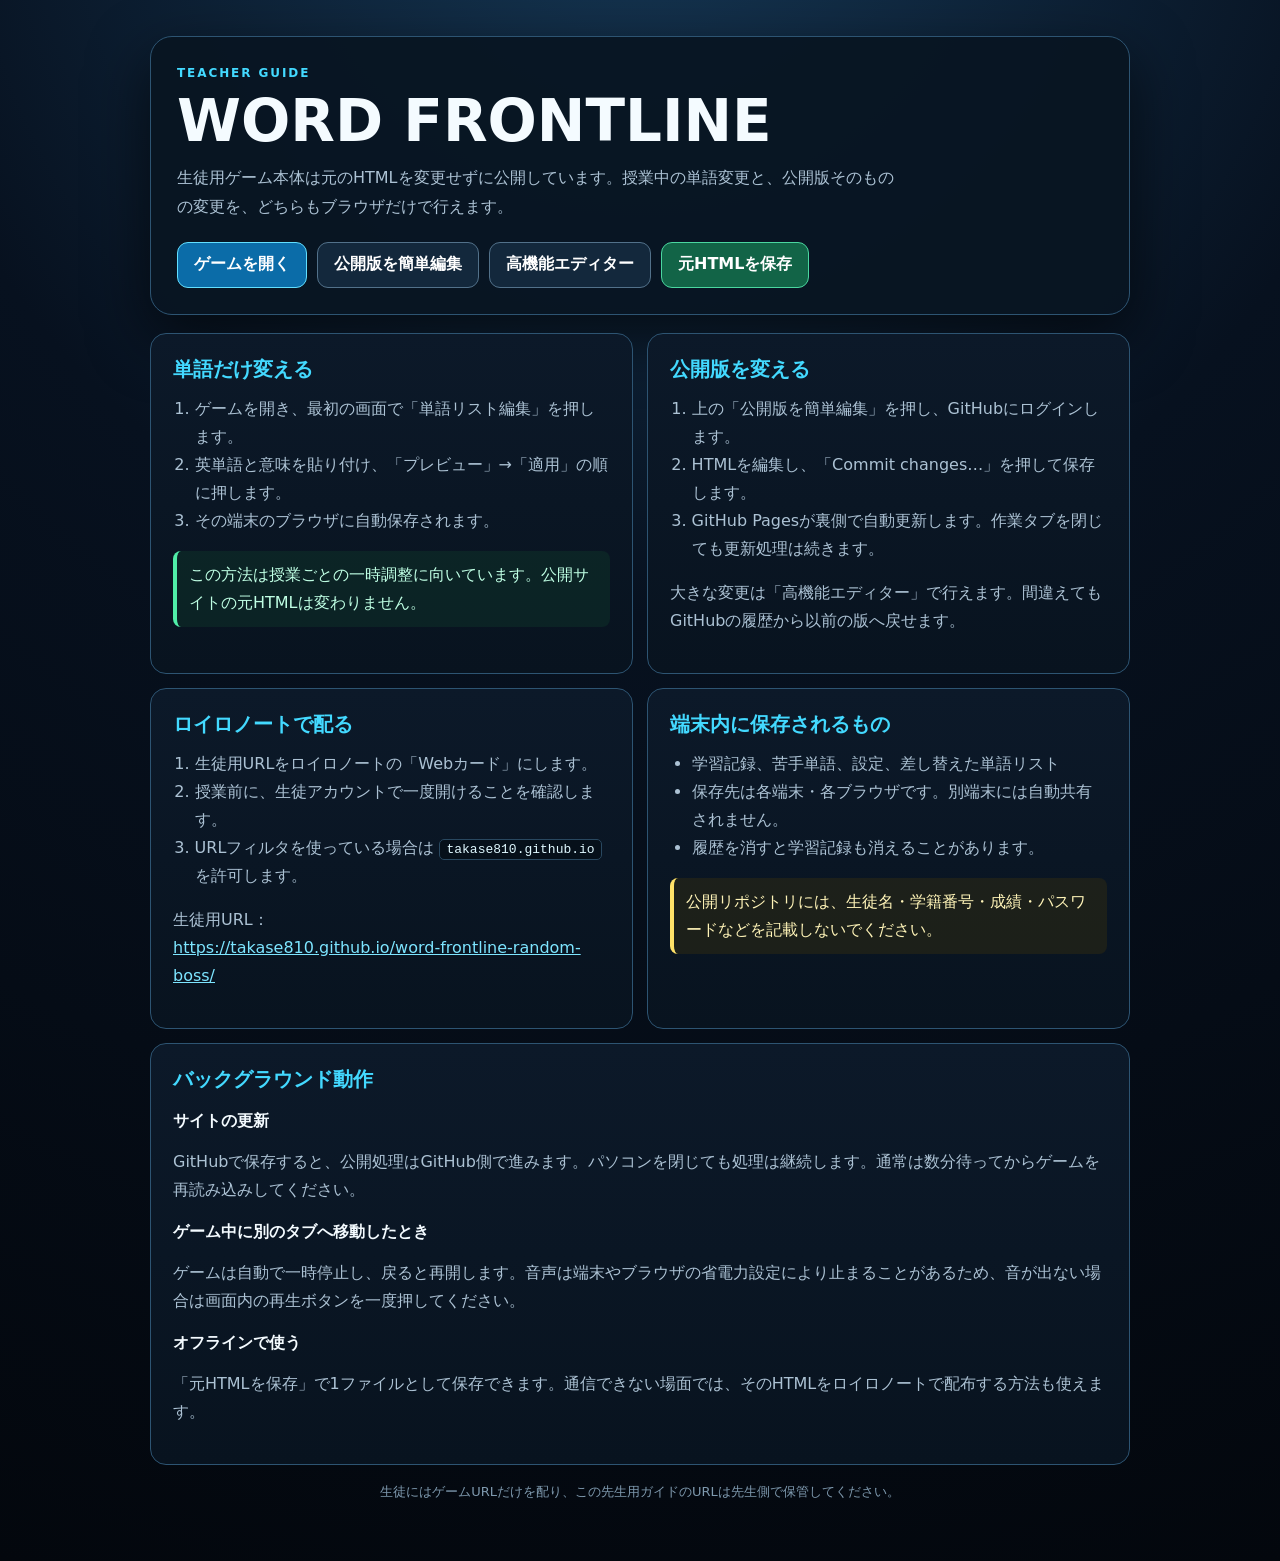
==== teacher-guide.html @ dca03304 "Add WORD FRONTLINE static site" ====
<!doctype html>
<html lang="ja">
<head>
  <meta charset="utf-8">
  <meta name="viewport" content="width=device-width,initial-scale=1,viewport-fit=cover">
  <meta name="theme-color" content="#07111f">
  <title>WORD FRONTLINE 先生用ガイド</title>
  <style>
    :root {
      color-scheme: dark;
      font-family: Inter, "Noto Sans JP", "Yu Gothic UI", Meiryo, system-ui, sans-serif;
      --bg: #050b14;
      --panel: #0c1929;
      --panel-2: #10243a;
      --line: #2d5472;
      --cyan: #43d9ff;
      --green: #50eea8;
      --yellow: #ffe268;
      --text: #f4fbff;
      --muted: #acc2d4;
    }
    * { box-sizing: border-box; }
    body { margin: 0; min-height: 100vh; background: radial-gradient(circle at 50% -10%, #163856, #07111f 42%, #03070d); color: var(--text); }
    main { width: min(980px, calc(100% - 28px)); margin: 0 auto; padding: 36px 0 60px; }
    header { padding: 26px; border: 1px solid var(--line); border-radius: 22px; background: #081522ee; box-shadow: 0 22px 60px #0009; }
    .eyebrow { margin: 0 0 8px; color: var(--cyan); font-size: 12px; font-weight: 900; letter-spacing: .16em; }
    h1 { margin: 0; font-size: clamp(30px, 7vw, 58px); line-height: 1; }
    .lead { max-width: 720px; margin: 14px 0 0; color: var(--muted); line-height: 1.8; }
    .actions { display: flex; flex-wrap: wrap; gap: 10px; margin-top: 20px; }
    .button { display: inline-flex; min-height: 46px; align-items: center; justify-content: center; padding: 10px 16px; border: 1px solid #62dfff; border-radius: 11px; background: #0b6ca8; color: #fff; font-weight: 900; text-decoration: none; }
    .button.secondary { border-color: #52718a; background: #13283c; }
    .button.download { border-color: #4bd7a0; background: #126447; }
    .grid { display: grid; grid-template-columns: repeat(2, minmax(0, 1fr)); gap: 14px; margin-top: 18px; }
    section { padding: 22px; border: 1px solid var(--line); border-radius: 16px; background: linear-gradient(180deg, var(--panel), #08131f); }
    section.wide { grid-column: 1 / -1; }
    h2 { margin: 0 0 12px; color: var(--cyan); font-size: 20px; }
    h3 { margin: 18px 0 8px; font-size: 16px; }
    p, li { color: var(--muted); line-height: 1.75; }
    ol, ul { margin: 8px 0 0; padding-left: 1.35em; }
    code { padding: 2px 6px; border: 1px solid #294860; border-radius: 5px; background: #06101a; color: #dff8ff; overflow-wrap: anywhere; }
    .notice { border-left: 4px solid var(--yellow); padding: 10px 12px; border-radius: 8px; background: #3b310d66; color: #fff4b8; }
    .ok { border-left-color: var(--green); background: #0f3a2b66; color: #bfffe4; }
    footer { margin-top: 18px; color: #7f9aaf; font-size: 13px; text-align: center; }
    a { color: #7de5ff; }
    a:focus-visible { outline: 3px solid var(--yellow); outline-offset: 3px; }
    @media (max-width: 720px) { .grid { grid-template-columns: 1fr; } section.wide { grid-column: auto; } header, section { padding: 18px; } }
  </style>
</head>
<body>
  <main>
    <header>
      <p class="eyebrow">TEACHER GUIDE</p>
      <h1>WORD FRONTLINE</h1>
      <p class="lead">生徒用ゲーム本体は元のHTMLを変更せずに公開しています。授業中の単語変更と、公開版そのものの変更を、どちらもブラウザだけで行えます。</p>
      <div class="actions">
        <a class="button" href="word-frontline-random-boss.html">ゲームを開く</a>
        <a class="button secondary" href="https://github.com/takase810/word-frontline-random-boss/edit/main/word-frontline-random-boss.html">公開版を簡単編集</a>
        <a class="button secondary" href="https://github.dev/takase810/word-frontline-random-boss/blob/main/word-frontline-random-boss.html">高機能エディター</a>
        <a class="button download" href="word-frontline-random-boss.html" download>元HTMLを保存</a>
      </div>
    </header>

    <div class="grid">
      <section>
        <h2>単語だけ変える</h2>
        <ol>
          <li>ゲームを開き、最初の画面で「単語リスト編集」を押します。</li>
          <li>英単語と意味を貼り付け、「プレビュー」→「適用」の順に押します。</li>
          <li>その端末のブラウザに自動保存されます。</li>
        </ol>
        <p class="notice ok">この方法は授業ごとの一時調整に向いています。公開サイトの元HTMLは変わりません。</p>
      </section>

      <section>
        <h2>公開版を変える</h2>
        <ol>
          <li>上の「公開版を簡単編集」を押し、GitHubにログインします。</li>
          <li>HTMLを編集し、「Commit changes…」を押して保存します。</li>
          <li>GitHub Pagesが裏側で自動更新します。作業タブを閉じても更新処理は続きます。</li>
        </ol>
        <p>大きな変更は「高機能エディター」で行えます。間違えてもGitHubの履歴から以前の版へ戻せます。</p>
      </section>

      <section>
        <h2>ロイロノートで配る</h2>
        <ol>
          <li>生徒用URLをロイロノートの「Webカード」にします。</li>
          <li>授業前に、生徒アカウントで一度開けることを確認します。</li>
          <li>URLフィルタを使っている場合は <code>takase810.github.io</code> を許可します。</li>
        </ol>
        <p>生徒用URL：<br><a href="https://takase810.github.io/word-frontline-random-boss/">https://takase810.github.io/word-frontline-random-boss/</a></p>
      </section>

      <section>
        <h2>端末内に保存されるもの</h2>
        <ul>
          <li>学習記録、苦手単語、設定、差し替えた単語リスト</li>
          <li>保存先は各端末・各ブラウザです。別端末には自動共有されません。</li>
          <li>履歴を消すと学習記録も消えることがあります。</li>
        </ul>
        <p class="notice">公開リポジトリには、生徒名・学籍番号・成績・パスワードなどを記載しないでください。</p>
      </section>

      <section class="wide">
        <h2>バックグラウンド動作</h2>
        <h3>サイトの更新</h3>
        <p>GitHubで保存すると、公開処理はGitHub側で進みます。パソコンを閉じても処理は継続します。通常は数分待ってからゲームを再読み込みしてください。</p>
        <h3>ゲーム中に別のタブへ移動したとき</h3>
        <p>ゲームは自動で一時停止し、戻ると再開します。音声は端末やブラウザの省電力設定により止まることがあるため、音が出ない場合は画面内の再生ボタンを一度押してください。</p>
        <h3>オフラインで使う</h3>
        <p>「元HTMLを保存」で1ファイルとして保存できます。通信できない場面では、そのHTMLをロイロノートで配布する方法も使えます。</p>
      </section>
    </div>

    <footer>生徒にはゲームURLだけを配り、この先生用ガイドのURLは先生側で保管してください。</footer>
  </main>
</body>
</html>
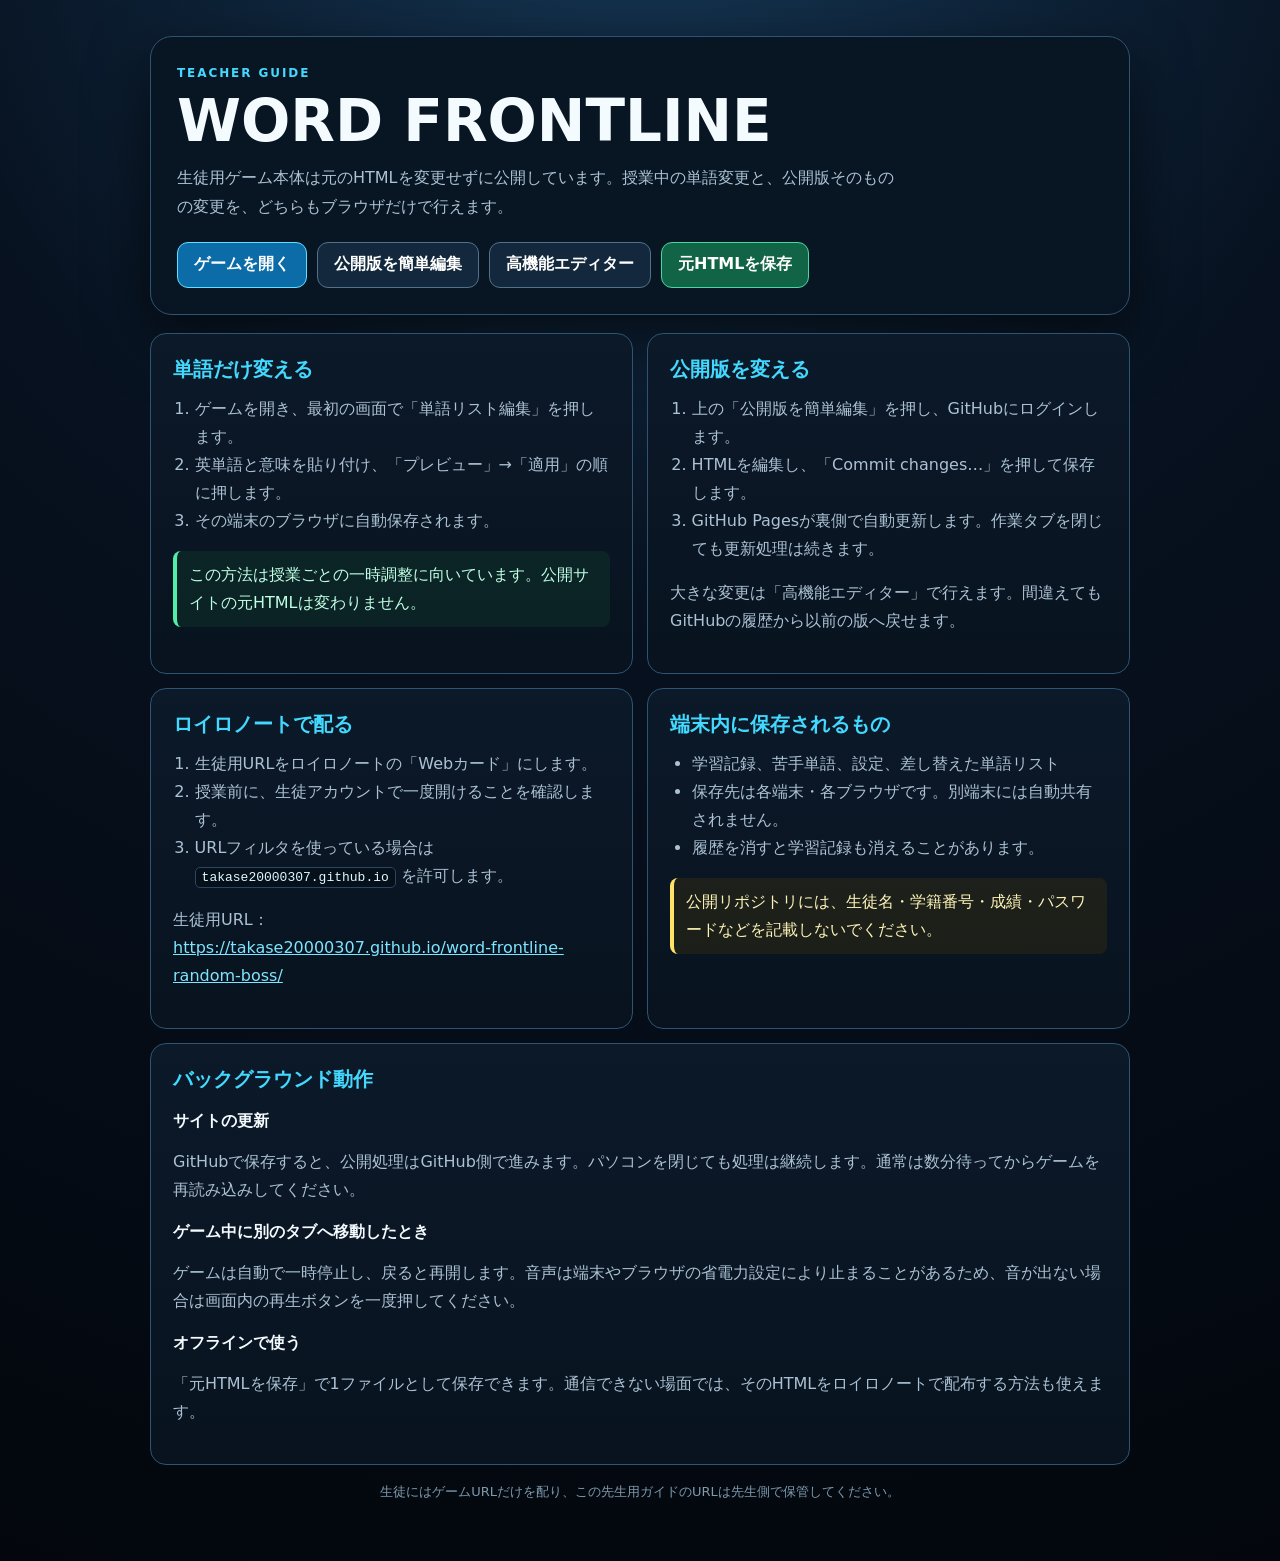
==== commit a951e587: "Update teacher guide links after username change" ====
--- a/teacher-guide.html
+++ b/teacher-guide.html
@@ -54,8 +54,8 @@
       <p class="lead">生徒用ゲーム本体は元のHTMLを変更せずに公開しています。授業中の単語変更と、公開版そのものの変更を、どちらもブラウザだけで行えます。</p>
       <div class="actions">
         <a class="button" href="word-frontline-random-boss.html">ゲームを開く</a>
-        <a class="button secondary" href="https://github.com/takase810/word-frontline-random-boss/edit/main/word-frontline-random-boss.html">公開版を簡単編集</a>
-        <a class="button secondary" href="https://github.dev/takase810/word-frontline-random-boss/blob/main/word-frontline-random-boss.html">高機能エディター</a>
+        <a class="button secondary" href="https://github.com/takase20000307/word-frontline-random-boss/edit/main/word-frontline-random-boss.html">公開版を簡単編集</a>
+        <a class="button secondary" href="https://github.dev/takase20000307/word-frontline-random-boss/blob/main/word-frontline-random-boss.html">高機能エディター</a>
         <a class="button download" href="word-frontline-random-boss.html" download>元HTMLを保存</a>
       </div>
     </header>
@@ -86,9 +86,9 @@
         <ol>
           <li>生徒用URLをロイロノートの「Webカード」にします。</li>
           <li>授業前に、生徒アカウントで一度開けることを確認します。</li>
-          <li>URLフィルタを使っている場合は <code>takase810.github.io</code> を許可します。</li>
+          <li>URLフィルタを使っている場合は <code>takase20000307.github.io</code> を許可します。</li>
         </ol>
-        <p>生徒用URL：<br><a href="https://takase810.github.io/word-frontline-random-boss/">https://takase810.github.io/word-frontline-random-boss/</a></p>
+        <p>生徒用URL：<br><a href="https://takase20000307.github.io/word-frontline-random-boss/">https://takase20000307.github.io/word-frontline-random-boss/</a></p>
       </section>
 
       <section>
@@ -116,3 +116,4 @@
   </main>
 </body>
 </html>
+
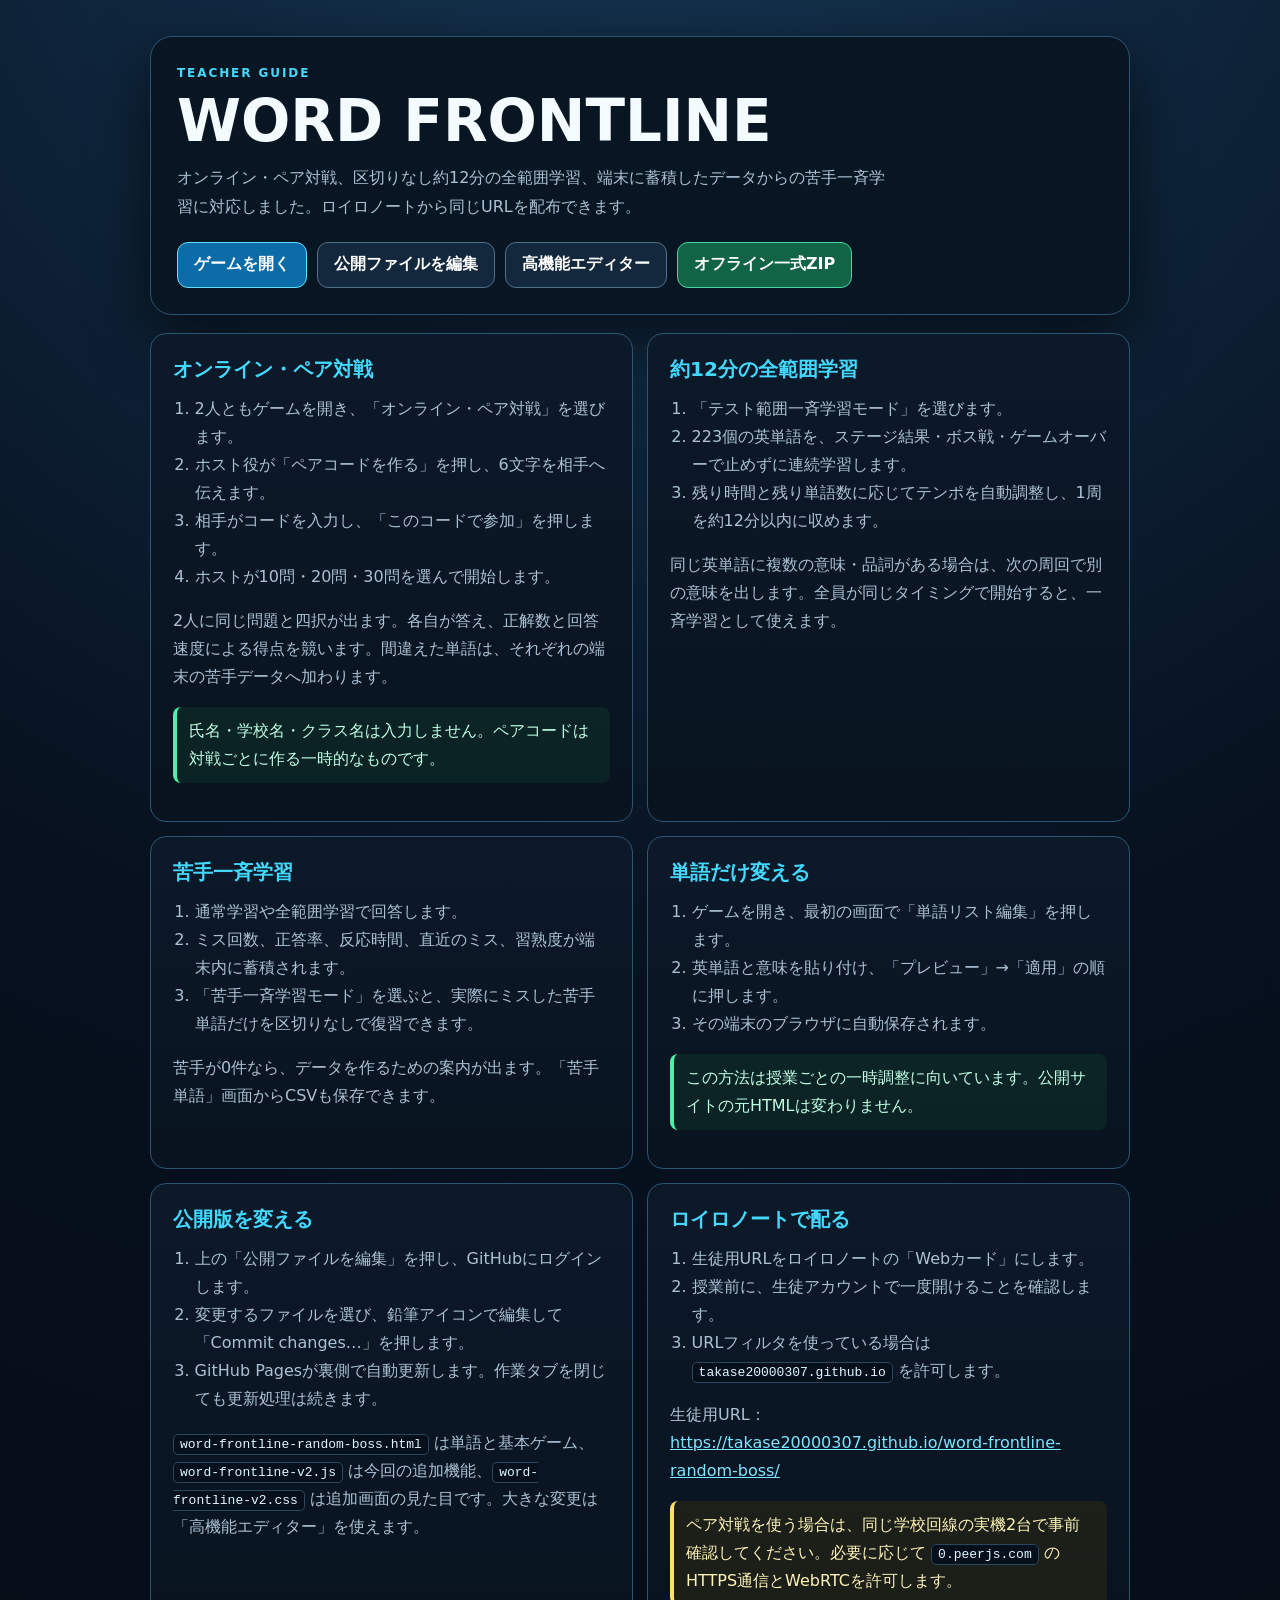
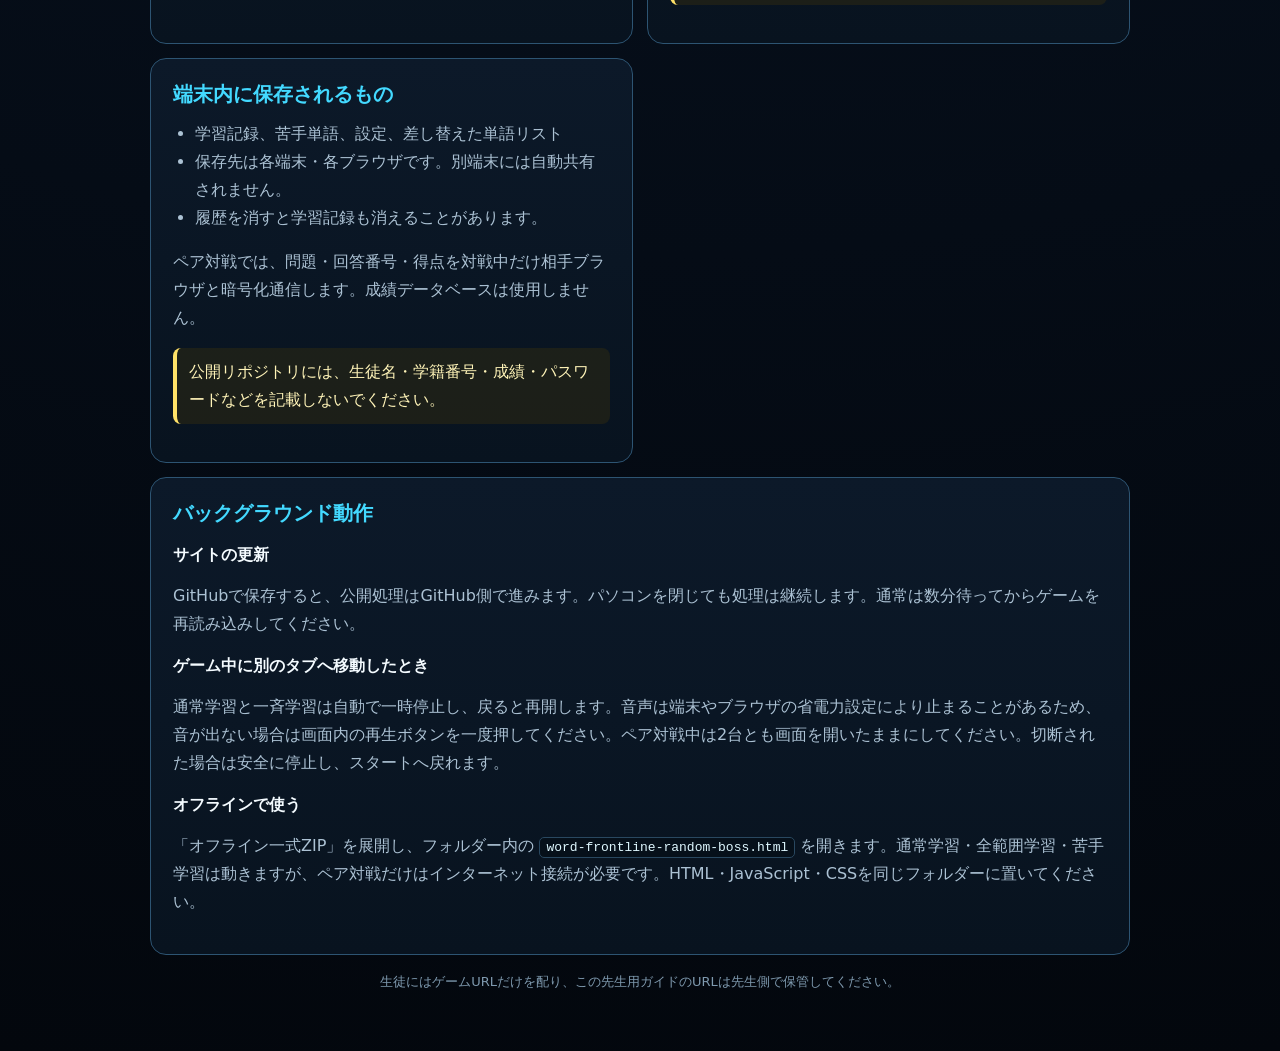
==== commit 83ec6488: "Update teacher guide for new class modes" ====
--- a/teacher-guide.html
+++ b/teacher-guide.html
@@ -51,16 +51,48 @@
     <header>
       <p class="eyebrow">TEACHER GUIDE</p>
       <h1>WORD FRONTLINE</h1>
-      <p class="lead">生徒用ゲーム本体は元のHTMLを変更せずに公開しています。授業中の単語変更と、公開版そのものの変更を、どちらもブラウザだけで行えます。</p>
+      <p class="lead">オンライン・ペア対戦、区切りなし約12分の全範囲学習、端末に蓄積したデータからの苦手一斉学習に対応しました。ロイロノートから同じURLを配布できます。</p>
       <div class="actions">
         <a class="button" href="word-frontline-random-boss.html">ゲームを開く</a>
-        <a class="button secondary" href="https://github.com/takase20000307/word-frontline-random-boss/edit/main/word-frontline-random-boss.html">公開版を簡単編集</a>
-        <a class="button secondary" href="https://github.dev/takase20000307/word-frontline-random-boss/blob/main/word-frontline-random-boss.html">高機能エディター</a>
-        <a class="button download" href="word-frontline-random-boss.html" download>元HTMLを保存</a>
+        <a class="button secondary" href="https://github.com/takase20000307/word-frontline-random-boss">公開ファイルを編集</a>
+        <a class="button secondary" href="https://github.dev/takase20000307/word-frontline-random-boss">高機能エディター</a>
+        <a class="button download" href="https://github.com/takase20000307/word-frontline-random-boss/archive/refs/heads/main.zip">オフライン一式ZIP</a>
       </div>
     </header>
 
     <div class="grid">
+      <section>
+        <h2>オンライン・ペア対戦</h2>
+        <ol>
+          <li>2人ともゲームを開き、「オンライン・ペア対戦」を選びます。</li>
+          <li>ホスト役が「ペアコードを作る」を押し、6文字を相手へ伝えます。</li>
+          <li>相手がコードを入力し、「このコードで参加」を押します。</li>
+          <li>ホストが10問・20問・30問を選んで開始します。</li>
+        </ol>
+        <p>2人に同じ問題と四択が出ます。各自が答え、正解数と回答速度による得点を競います。間違えた単語は、それぞれの端末の苦手データへ加わります。</p>
+        <p class="notice ok">氏名・学校名・クラス名は入力しません。ペアコードは対戦ごとに作る一時的なものです。</p>
+      </section>
+
+      <section>
+        <h2>約12分の全範囲学習</h2>
+        <ol>
+          <li>「テスト範囲一斉学習モード」を選びます。</li>
+          <li>223個の英単語を、ステージ結果・ボス戦・ゲームオーバーで止めずに連続学習します。</li>
+          <li>残り時間と残り単語数に応じてテンポを自動調整し、1周を約12分以内に収めます。</li>
+        </ol>
+        <p>同じ英単語に複数の意味・品詞がある場合は、次の周回で別の意味を出します。全員が同じタイミングで開始すると、一斉学習として使えます。</p>
+      </section>
+
+      <section>
+        <h2>苦手一斉学習</h2>
+        <ol>
+          <li>通常学習や全範囲学習で回答します。</li>
+          <li>ミス回数、正答率、反応時間、直近のミス、習熟度が端末内に蓄積されます。</li>
+          <li>「苦手一斉学習モード」を選ぶと、実際にミスした苦手単語だけを区切りなしで復習できます。</li>
+        </ol>
+        <p>苦手が0件なら、データを作るための案内が出ます。「苦手単語」画面からCSVも保存できます。</p>
+      </section>
+
       <section>
         <h2>単語だけ変える</h2>
         <ol>
@@ -74,11 +106,11 @@
       <section>
         <h2>公開版を変える</h2>
         <ol>
-          <li>上の「公開版を簡単編集」を押し、GitHubにログインします。</li>
-          <li>HTMLを編集し、「Commit changes…」を押して保存します。</li>
+          <li>上の「公開ファイルを編集」を押し、GitHubにログインします。</li>
+          <li>変更するファイルを選び、鉛筆アイコンで編集して「Commit changes…」を押します。</li>
           <li>GitHub Pagesが裏側で自動更新します。作業タブを閉じても更新処理は続きます。</li>
         </ol>
-        <p>大きな変更は「高機能エディター」で行えます。間違えてもGitHubの履歴から以前の版へ戻せます。</p>
+        <p><code>word-frontline-random-boss.html</code> は単語と基本ゲーム、<code>word-frontline-v2.js</code> は今回の追加機能、<code>word-frontline-v2.css</code> は追加画面の見た目です。大きな変更は「高機能エディター」を使えます。</p>
       </section>
 
       <section>
@@ -89,6 +121,7 @@
           <li>URLフィルタを使っている場合は <code>takase20000307.github.io</code> を許可します。</li>
         </ol>
         <p>生徒用URL：<br><a href="https://takase20000307.github.io/word-frontline-random-boss/">https://takase20000307.github.io/word-frontline-random-boss/</a></p>
+        <p class="notice">ペア対戦を使う場合は、同じ学校回線の実機2台で事前確認してください。必要に応じて <code>0.peerjs.com</code> のHTTPS通信とWebRTCを許可します。</p>
       </section>
 
       <section>
@@ -98,6 +131,7 @@
           <li>保存先は各端末・各ブラウザです。別端末には自動共有されません。</li>
           <li>履歴を消すと学習記録も消えることがあります。</li>
         </ul>
+        <p>ペア対戦では、問題・回答番号・得点を対戦中だけ相手ブラウザと暗号化通信します。成績データベースは使用しません。</p>
         <p class="notice">公開リポジトリには、生徒名・学籍番号・成績・パスワードなどを記載しないでください。</p>
       </section>
 
@@ -106,9 +140,9 @@
         <h3>サイトの更新</h3>
         <p>GitHubで保存すると、公開処理はGitHub側で進みます。パソコンを閉じても処理は継続します。通常は数分待ってからゲームを再読み込みしてください。</p>
         <h3>ゲーム中に別のタブへ移動したとき</h3>
-        <p>ゲームは自動で一時停止し、戻ると再開します。音声は端末やブラウザの省電力設定により止まることがあるため、音が出ない場合は画面内の再生ボタンを一度押してください。</p>
+        <p>通常学習と一斉学習は自動で一時停止し、戻ると再開します。音声は端末やブラウザの省電力設定により止まることがあるため、音が出ない場合は画面内の再生ボタンを一度押してください。ペア対戦中は2台とも画面を開いたままにしてください。切断された場合は安全に停止し、スタートへ戻れます。</p>
         <h3>オフラインで使う</h3>
-        <p>「元HTMLを保存」で1ファイルとして保存できます。通信できない場面では、そのHTMLをロイロノートで配布する方法も使えます。</p>
+        <p>「オフライン一式ZIP」を展開し、フォルダー内の <code>word-frontline-random-boss.html</code> を開きます。通常学習・全範囲学習・苦手学習は動きますが、ペア対戦だけはインターネット接続が必要です。HTML・JavaScript・CSSを同じフォルダーに置いてください。</p>
       </section>
     </div>
 
@@ -116,4 +150,3 @@
   </main>
 </body>
 </html>
-
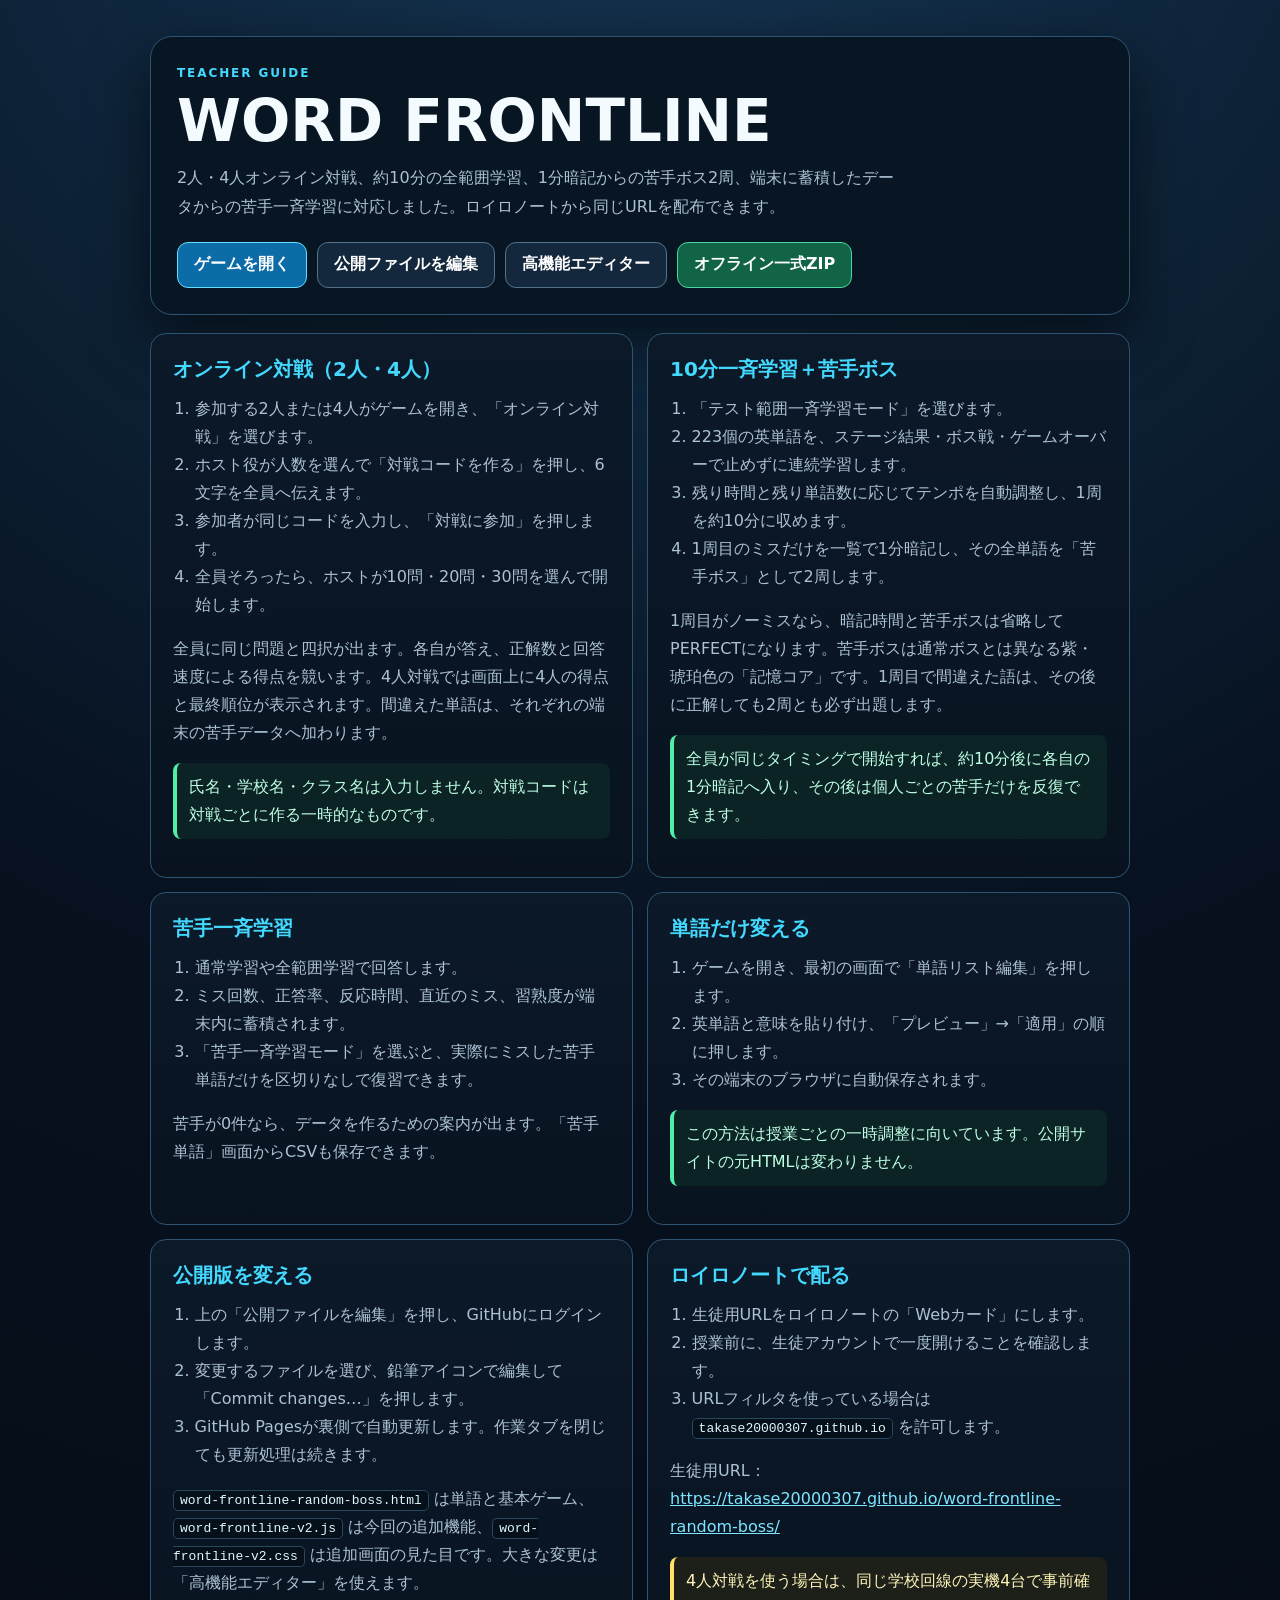
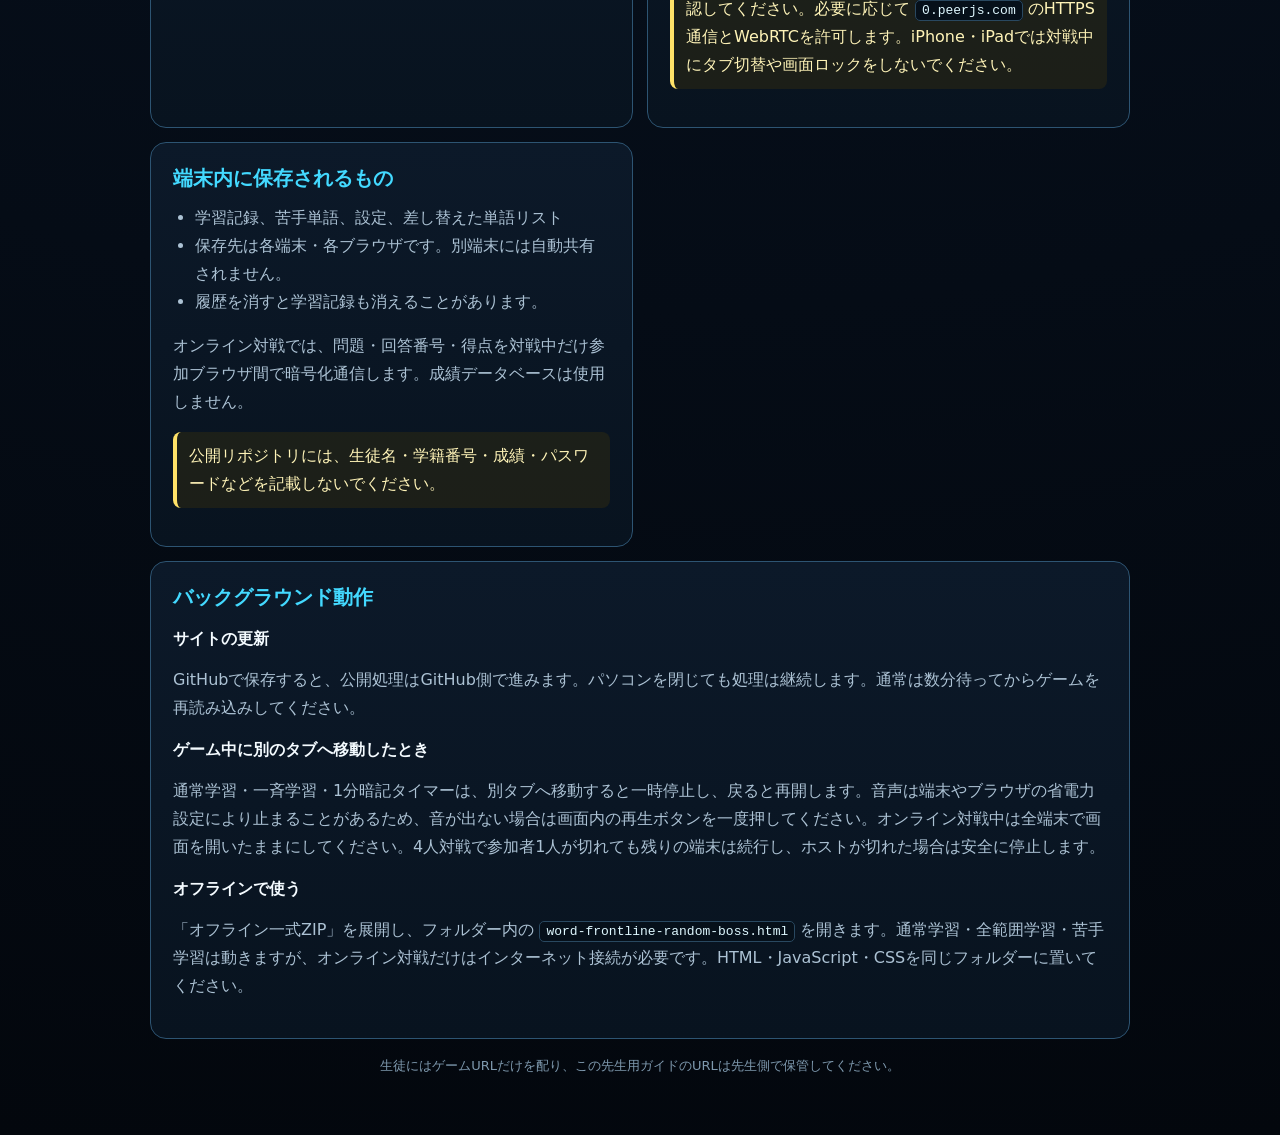
==== commit 50ed4900: "Update the teacher guide for weakness boss and four-player play" ====
--- a/teacher-guide.html
+++ b/teacher-guide.html
@@ -51,7 +51,7 @@
     <header>
       <p class="eyebrow">TEACHER GUIDE</p>
       <h1>WORD FRONTLINE</h1>
-      <p class="lead">オンライン・ペア対戦、区切りなし約12分の全範囲学習、端末に蓄積したデータからの苦手一斉学習に対応しました。ロイロノートから同じURLを配布できます。</p>
+      <p class="lead">2人・4人オンライン対戦、約10分の全範囲学習、1分暗記からの苦手ボス2周、端末に蓄積したデータからの苦手一斉学習に対応しました。ロイロノートから同じURLを配布できます。</p>
       <div class="actions">
         <a class="button" href="word-frontline-random-boss.html">ゲームを開く</a>
         <a class="button secondary" href="https://github.com/takase20000307/word-frontline-random-boss">公開ファイルを編集</a>
@@ -62,25 +62,27 @@
 
     <div class="grid">
       <section>
-        <h2>オンライン・ペア対戦</h2>
+        <h2>オンライン対戦（2人・4人）</h2>
         <ol>
-          <li>2人ともゲームを開き、「オンライン・ペア対戦」を選びます。</li>
-          <li>ホスト役が「ペアコードを作る」を押し、6文字を相手へ伝えます。</li>
-          <li>相手がコードを入力し、「このコードで参加」を押します。</li>
-          <li>ホストが10問・20問・30問を選んで開始します。</li>
+          <li>参加する2人または4人がゲームを開き、「オンライン対戦」を選びます。</li>
+          <li>ホスト役が人数を選んで「対戦コードを作る」を押し、6文字を全員へ伝えます。</li>
+          <li>参加者が同じコードを入力し、「対戦に参加」を押します。</li>
+          <li>全員そろったら、ホストが10問・20問・30問を選んで開始します。</li>
         </ol>
-        <p>2人に同じ問題と四択が出ます。各自が答え、正解数と回答速度による得点を競います。間違えた単語は、それぞれの端末の苦手データへ加わります。</p>
-        <p class="notice ok">氏名・学校名・クラス名は入力しません。ペアコードは対戦ごとに作る一時的なものです。</p>
+        <p>全員に同じ問題と四択が出ます。各自が答え、正解数と回答速度による得点を競います。4人対戦では画面上に4人の得点と最終順位が表示されます。間違えた単語は、それぞれの端末の苦手データへ加わります。</p>
+        <p class="notice ok">氏名・学校名・クラス名は入力しません。対戦コードは対戦ごとに作る一時的なものです。</p>
       </section>
 
       <section>
-        <h2>約12分の全範囲学習</h2>
+        <h2>10分一斉学習＋苦手ボス</h2>
         <ol>
           <li>「テスト範囲一斉学習モード」を選びます。</li>
           <li>223個の英単語を、ステージ結果・ボス戦・ゲームオーバーで止めずに連続学習します。</li>
-          <li>残り時間と残り単語数に応じてテンポを自動調整し、1周を約12分以内に収めます。</li>
+          <li>残り時間と残り単語数に応じてテンポを自動調整し、1周を約10分に収めます。</li>
+          <li>1周目のミスだけを一覧で1分暗記し、その全単語を「苦手ボス」として2周します。</li>
         </ol>
-        <p>同じ英単語に複数の意味・品詞がある場合は、次の周回で別の意味を出します。全員が同じタイミングで開始すると、一斉学習として使えます。</p>
+        <p>1周目がノーミスなら、暗記時間と苦手ボスは省略してPERFECTになります。苦手ボスは通常ボスとは異なる紫・琥珀色の「記憶コア」です。1周目で間違えた語は、その後に正解しても2周とも必ず出題します。</p>
+        <p class="notice ok">全員が同じタイミングで開始すれば、約10分後に各自の1分暗記へ入り、その後は個人ごとの苦手だけを反復できます。</p>
       </section>
 
       <section>
@@ -121,7 +123,7 @@
           <li>URLフィルタを使っている場合は <code>takase20000307.github.io</code> を許可します。</li>
         </ol>
         <p>生徒用URL：<br><a href="https://takase20000307.github.io/word-frontline-random-boss/">https://takase20000307.github.io/word-frontline-random-boss/</a></p>
-        <p class="notice">ペア対戦を使う場合は、同じ学校回線の実機2台で事前確認してください。必要に応じて <code>0.peerjs.com</code> のHTTPS通信とWebRTCを許可します。</p>
+        <p class="notice">4人対戦を使う場合は、同じ学校回線の実機4台で事前確認してください。必要に応じて <code>0.peerjs.com</code> のHTTPS通信とWebRTCを許可します。iPhone・iPadでは対戦中にタブ切替や画面ロックをしないでください。</p>
       </section>
 
       <section>
@@ -131,7 +133,7 @@
           <li>保存先は各端末・各ブラウザです。別端末には自動共有されません。</li>
           <li>履歴を消すと学習記録も消えることがあります。</li>
         </ul>
-        <p>ペア対戦では、問題・回答番号・得点を対戦中だけ相手ブラウザと暗号化通信します。成績データベースは使用しません。</p>
+        <p>オンライン対戦では、問題・回答番号・得点を対戦中だけ参加ブラウザ間で暗号化通信します。成績データベースは使用しません。</p>
         <p class="notice">公開リポジトリには、生徒名・学籍番号・成績・パスワードなどを記載しないでください。</p>
       </section>
 
@@ -140,9 +142,9 @@
         <h3>サイトの更新</h3>
         <p>GitHubで保存すると、公開処理はGitHub側で進みます。パソコンを閉じても処理は継続します。通常は数分待ってからゲームを再読み込みしてください。</p>
         <h3>ゲーム中に別のタブへ移動したとき</h3>
-        <p>通常学習と一斉学習は自動で一時停止し、戻ると再開します。音声は端末やブラウザの省電力設定により止まることがあるため、音が出ない場合は画面内の再生ボタンを一度押してください。ペア対戦中は2台とも画面を開いたままにしてください。切断された場合は安全に停止し、スタートへ戻れます。</p>
+        <p>通常学習・一斉学習・1分暗記タイマーは、別タブへ移動すると一時停止し、戻ると再開します。音声は端末やブラウザの省電力設定により止まることがあるため、音が出ない場合は画面内の再生ボタンを一度押してください。オンライン対戦中は全端末で画面を開いたままにしてください。4人対戦で参加者1人が切れても残りの端末は続行し、ホストが切れた場合は安全に停止します。</p>
         <h3>オフラインで使う</h3>
-        <p>「オフライン一式ZIP」を展開し、フォルダー内の <code>word-frontline-random-boss.html</code> を開きます。通常学習・全範囲学習・苦手学習は動きますが、ペア対戦だけはインターネット接続が必要です。HTML・JavaScript・CSSを同じフォルダーに置いてください。</p>
+        <p>「オフライン一式ZIP」を展開し、フォルダー内の <code>word-frontline-random-boss.html</code> を開きます。通常学習・全範囲学習・苦手学習は動きますが、オンライン対戦だけはインターネット接続が必要です。HTML・JavaScript・CSSを同じフォルダーに置いてください。</p>
       </section>
     </div>
 
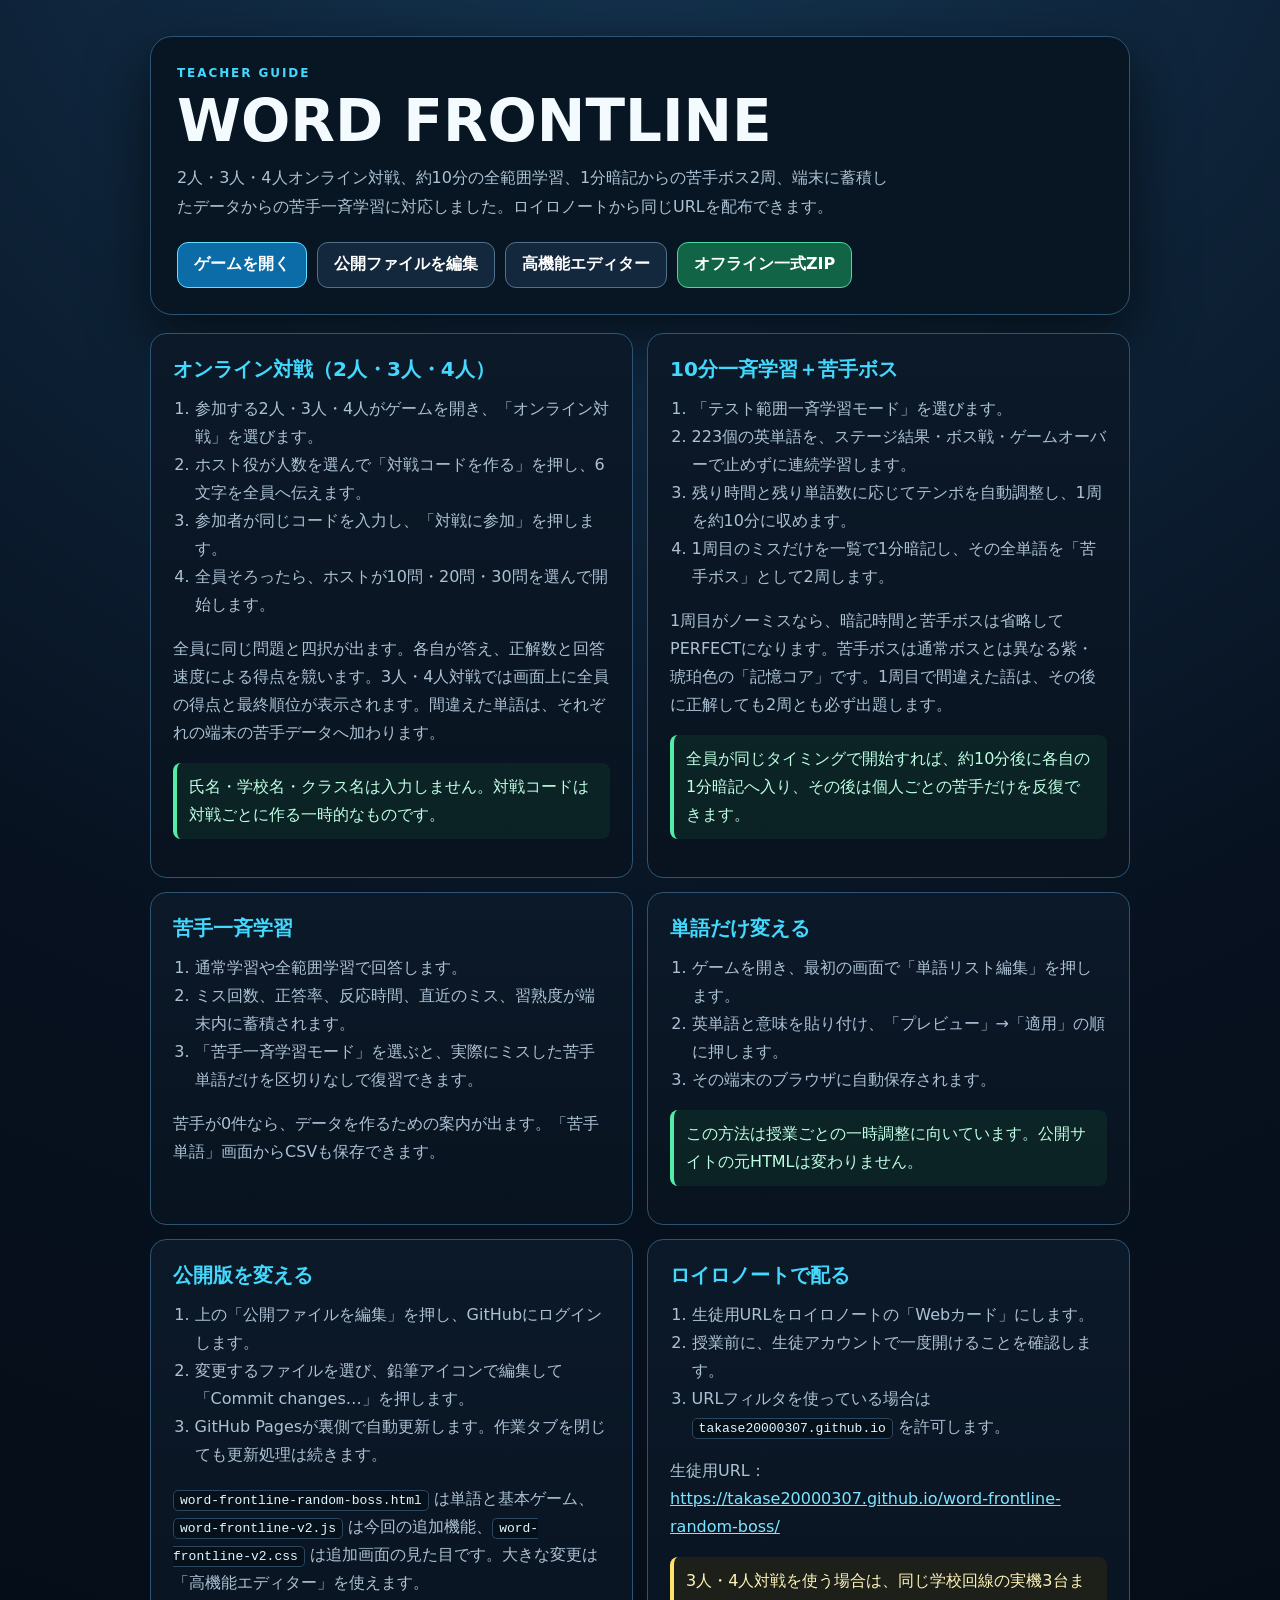
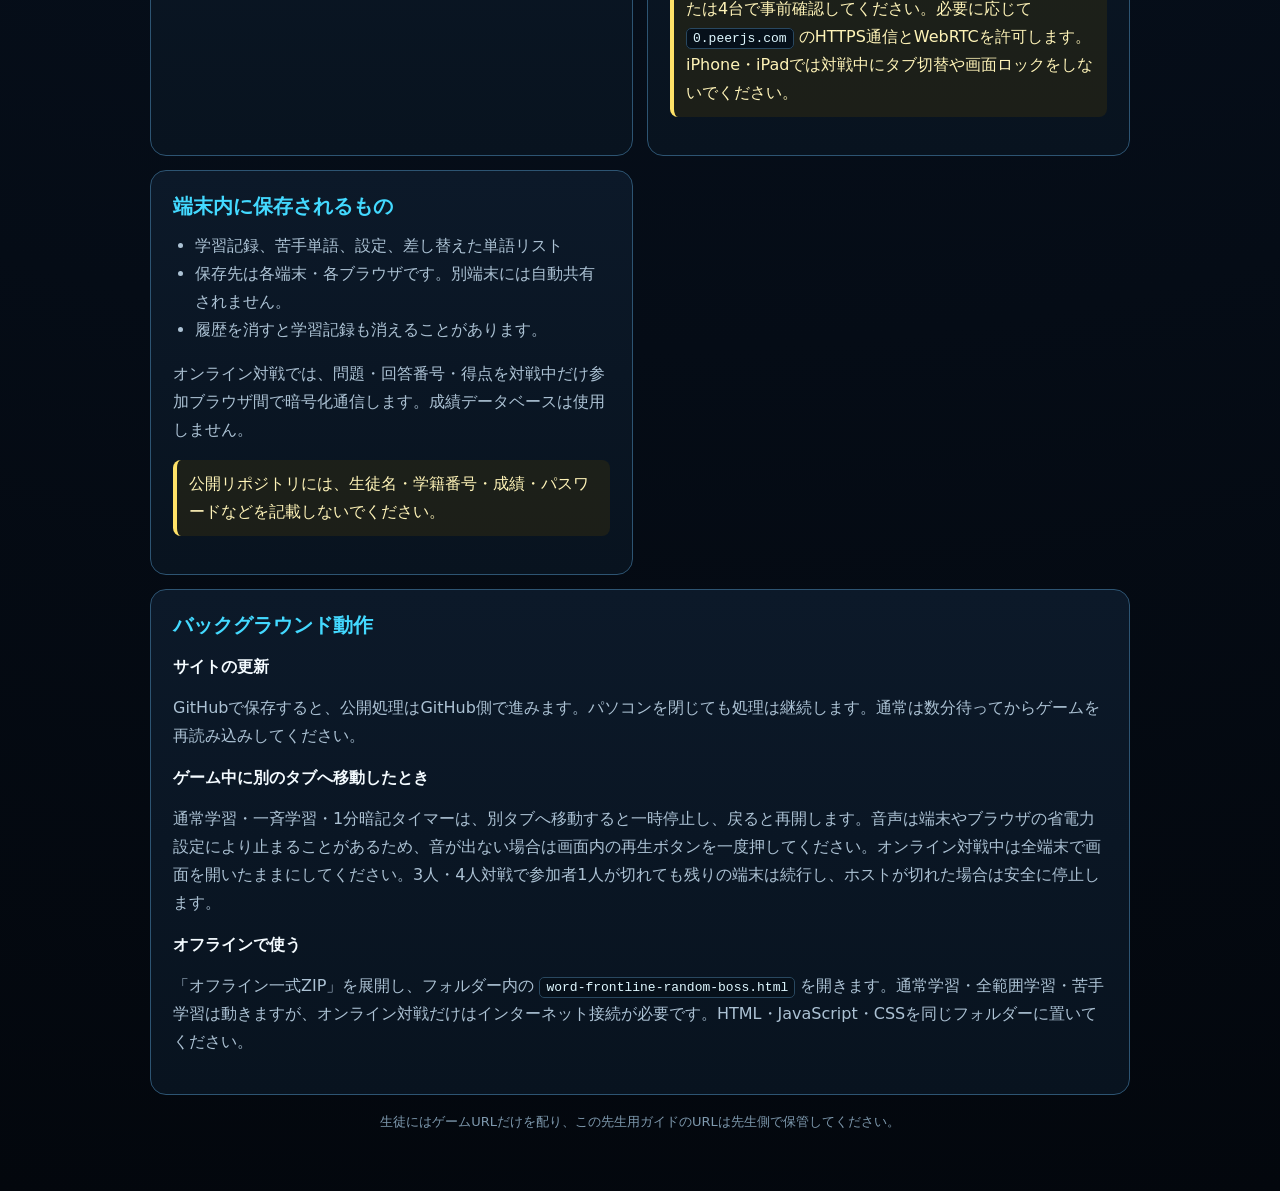
==== commit f61d0439: "Update the teacher guide for three-player play" ====
--- a/teacher-guide.html
+++ b/teacher-guide.html
@@ -51,7 +51,7 @@
     <header>
       <p class="eyebrow">TEACHER GUIDE</p>
       <h1>WORD FRONTLINE</h1>
-      <p class="lead">2人・4人オンライン対戦、約10分の全範囲学習、1分暗記からの苦手ボス2周、端末に蓄積したデータからの苦手一斉学習に対応しました。ロイロノートから同じURLを配布できます。</p>
+      <p class="lead">2人・3人・4人オンライン対戦、約10分の全範囲学習、1分暗記からの苦手ボス2周、端末に蓄積したデータからの苦手一斉学習に対応しました。ロイロノートから同じURLを配布できます。</p>
       <div class="actions">
         <a class="button" href="word-frontline-random-boss.html">ゲームを開く</a>
         <a class="button secondary" href="https://github.com/takase20000307/word-frontline-random-boss">公開ファイルを編集</a>
@@ -62,14 +62,14 @@
 
     <div class="grid">
       <section>
-        <h2>オンライン対戦（2人・4人）</h2>
+        <h2>オンライン対戦（2人・3人・4人）</h2>
         <ol>
-          <li>参加する2人または4人がゲームを開き、「オンライン対戦」を選びます。</li>
+          <li>参加する2人・3人・4人がゲームを開き、「オンライン対戦」を選びます。</li>
           <li>ホスト役が人数を選んで「対戦コードを作る」を押し、6文字を全員へ伝えます。</li>
           <li>参加者が同じコードを入力し、「対戦に参加」を押します。</li>
           <li>全員そろったら、ホストが10問・20問・30問を選んで開始します。</li>
         </ol>
-        <p>全員に同じ問題と四択が出ます。各自が答え、正解数と回答速度による得点を競います。4人対戦では画面上に4人の得点と最終順位が表示されます。間違えた単語は、それぞれの端末の苦手データへ加わります。</p>
+        <p>全員に同じ問題と四択が出ます。各自が答え、正解数と回答速度による得点を競います。3人・4人対戦では画面上に全員の得点と最終順位が表示されます。間違えた単語は、それぞれの端末の苦手データへ加わります。</p>
         <p class="notice ok">氏名・学校名・クラス名は入力しません。対戦コードは対戦ごとに作る一時的なものです。</p>
       </section>
 
@@ -123,7 +123,7 @@
           <li>URLフィルタを使っている場合は <code>takase20000307.github.io</code> を許可します。</li>
         </ol>
         <p>生徒用URL：<br><a href="https://takase20000307.github.io/word-frontline-random-boss/">https://takase20000307.github.io/word-frontline-random-boss/</a></p>
-        <p class="notice">4人対戦を使う場合は、同じ学校回線の実機4台で事前確認してください。必要に応じて <code>0.peerjs.com</code> のHTTPS通信とWebRTCを許可します。iPhone・iPadでは対戦中にタブ切替や画面ロックをしないでください。</p>
+        <p class="notice">3人・4人対戦を使う場合は、同じ学校回線の実機3台または4台で事前確認してください。必要に応じて <code>0.peerjs.com</code> のHTTPS通信とWebRTCを許可します。iPhone・iPadでは対戦中にタブ切替や画面ロックをしないでください。</p>
       </section>
 
       <section>
@@ -142,7 +142,7 @@
         <h3>サイトの更新</h3>
         <p>GitHubで保存すると、公開処理はGitHub側で進みます。パソコンを閉じても処理は継続します。通常は数分待ってからゲームを再読み込みしてください。</p>
         <h3>ゲーム中に別のタブへ移動したとき</h3>
-        <p>通常学習・一斉学習・1分暗記タイマーは、別タブへ移動すると一時停止し、戻ると再開します。音声は端末やブラウザの省電力設定により止まることがあるため、音が出ない場合は画面内の再生ボタンを一度押してください。オンライン対戦中は全端末で画面を開いたままにしてください。4人対戦で参加者1人が切れても残りの端末は続行し、ホストが切れた場合は安全に停止します。</p>
+        <p>通常学習・一斉学習・1分暗記タイマーは、別タブへ移動すると一時停止し、戻ると再開します。音声は端末やブラウザの省電力設定により止まることがあるため、音が出ない場合は画面内の再生ボタンを一度押してください。オンライン対戦中は全端末で画面を開いたままにしてください。3人・4人対戦で参加者1人が切れても残りの端末は続行し、ホストが切れた場合は安全に停止します。</p>
         <h3>オフラインで使う</h3>
         <p>「オフライン一式ZIP」を展開し、フォルダー内の <code>word-frontline-random-boss.html</code> を開きます。通常学習・全範囲学習・苦手学習は動きますが、オンライン対戦だけはインターネット接続が必要です。HTML・JavaScript・CSSを同じフォルダーに置いてください。</p>
       </section>
